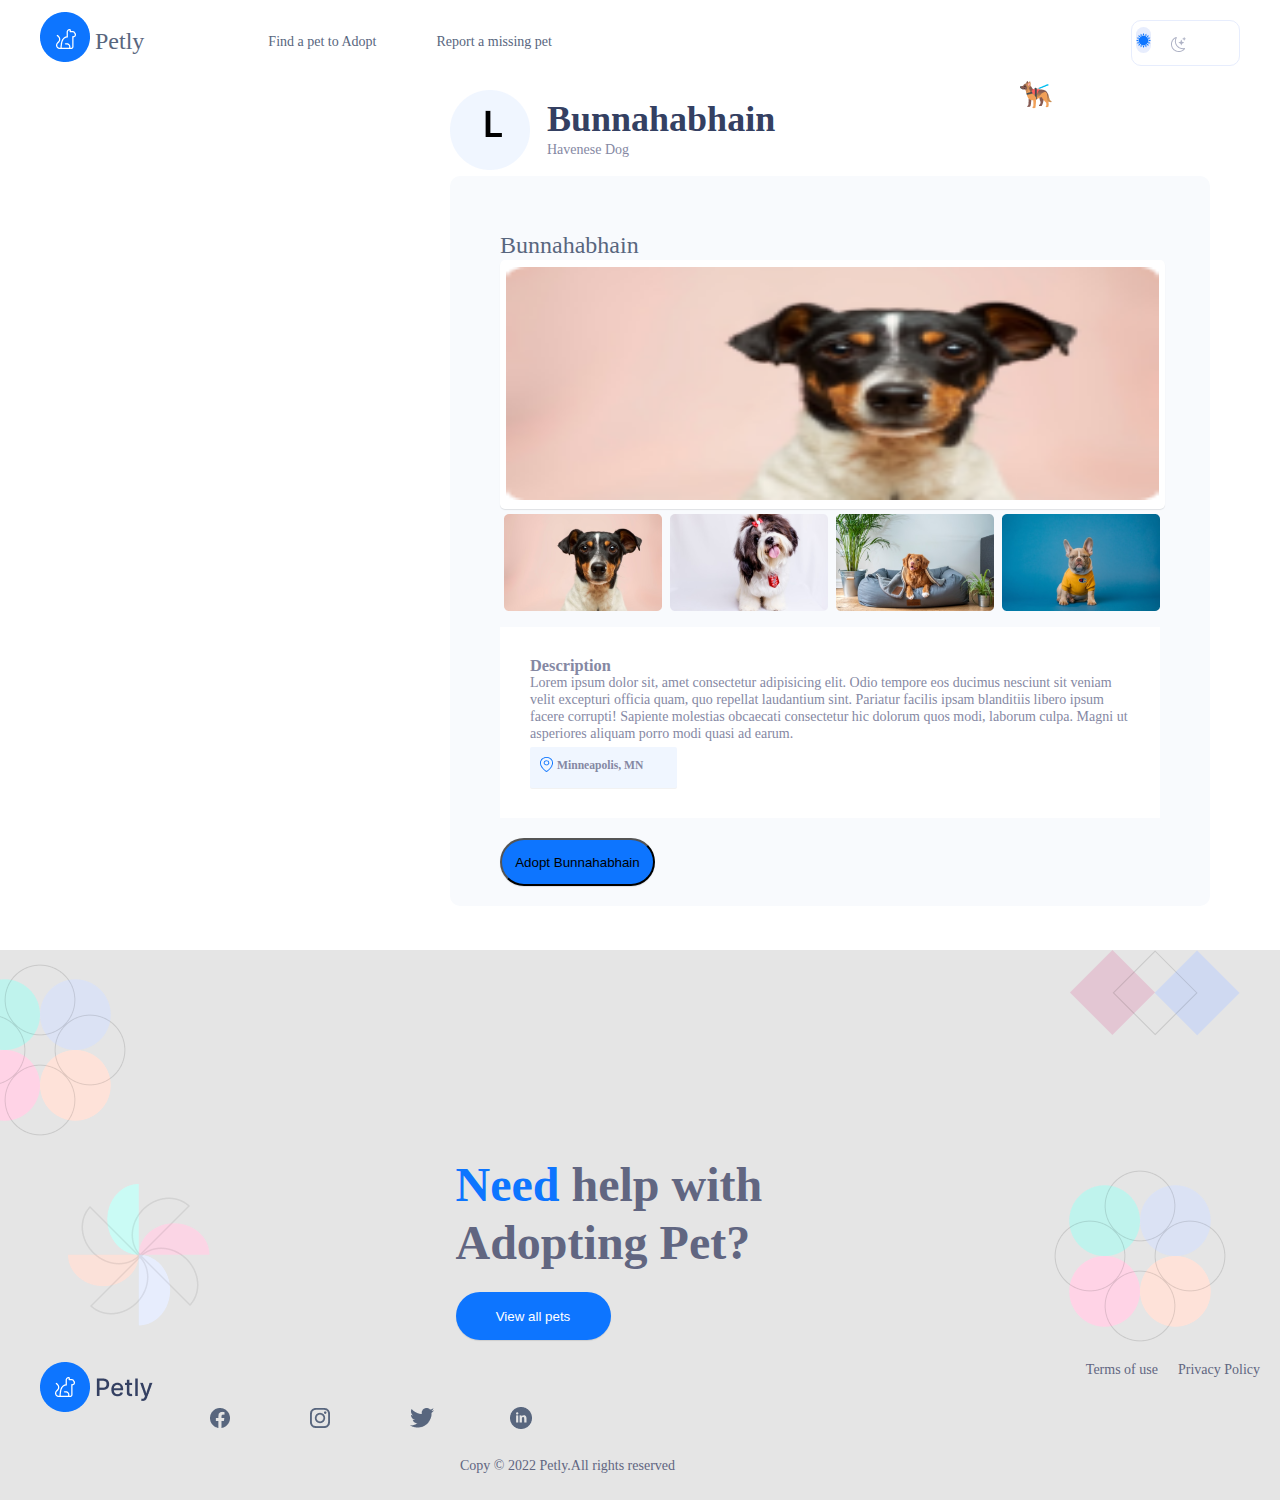
==== buna.html @ 90e7303e "first commit" ====
<!DOCTYPE html>
<html lang="en">
<head>
    <meta charset="UTF-8">
    <meta http-equiv="X-UA-Compatible" content="IE=edge">
    <meta name="viewport" content="width=device-width, initial-scale=1.0">
    <link rel="stylesheet" href="source/css/app.css">
    <link rel="stylesheet" href="source/css/luna.css">
    <title>Luna</title>
</head>
<body>
    <div id="navbar">
        <!-- <div class="closeMenu">
            <i class="lar la-window-close"></i>
        </div> -->
        <div class="container">
            <!-- <div class="bar-menu">
                <i class="las la-bars"></i>
            </div> -->
            <div class="nav-content">
                <div class="nav-logo">
                    <img src="./source/amg/new-elipse.png" alt="Ellipse">  
                    <span><img src="./source/amg/cat.png" alt="cat"></span>
                    <h5>Petly</h5>
                </div>
                <ul>
                    <li><a class="find" href="#">Find a pet to Adopt</a></li>
                    <li><a class="report" href="#">Report a missing pet</a></li>
                </ul>
                <!-- btn -->
                <div class="btn">
                   <a class="day" href="#"><img src="./source/amg/star.png" alt=""></a>
                   <a class="night" href="#"><img src="./source/amg/creset1.png" alt=""></a>
                </div>
            </div>
        </div>
    </div> 


    <!-- luna -->
    <section>
        <div id="luna">
            <!-- <div class="container"> -->
                <div class="abduct-luna-container">
                    <div class="luna-logo-contaner">
                        <div class="luna-flex">

                    
                                <div class="luna-logo">
                                    <div class="luna"><img src="/source/amg/luna-logo-b.png" alt=""></div>
                                    <div class="l"><img src="/source/amg/L.png" alt=""></div>

                                </div>
                             <div class="dog"><img src="/source/amg/dog2.png" alt=""></div>
                        </div>
                        <div class="luna-logo-name">
                            <div class="luna-name"><h2>Bunnahabhain</h2></div>
                            <div class="luna-description">
                                <h5>Havenese Dog</h5>
                            </div>

                        </div>

                    </div>
                    <div class="luna-homepage-container">
                        <div class="luna-homepage-container-header">
                            <h4>Bunnahabhain Pictures</h4>
                        </div>
                        <div class="luna-image">
                            <img src="/source/amg/buna.png" alt="luna-dog">
                        </div>
                        <div class="luna-sub-image">
                            <span><img src="/source/amg/luna-sub1.png" alt="dog"></span>
                            <span><img src="/source/amg/luna-sub2.png" alt="dog"></span>
                            <span><img src="/source/amg/luna-sub3.png" alt="dog"></span>
                            <span><img src="/source/amg/luna-sub4.png" alt="dog"></span>
                        </div>
                        <div class="luna-description-container">
                            <div class="luna-description-container-header">
                                <h3>Description</h3>
                            </div>
                            <div class="luna-description-container-paragaph">
                            <p>Lorem ipsum dolor sit, amet consectetur adipisicing elit. Odio tempore eos ducimus nesciunt sit veniam velit excepturi officia quam, quo repellat laudantium sint. Pariatur facilis ipsam blanditiis libero ipsum facere corrupti! Sapiente molestias obcaecati consectetur hic dolorum quos modi, laborum culpa. Magni ut asperiores aliquam porro modi quasi ad earum.</p>   
                            </div>
                            <div class="luna-gps-container">
                                <div class="gps-icon-img"><img src="/source/amg/v-gps.png" alt=""></div>
                                <div class="luna-gps-container-text"><h5>Minneapolis, MN</h5></div>
                            </div>
                        </div>
                        <div class="luna-adopt-btn">
                            <!-- <button id="modalBtn"><a href="#">Adopt Luna</a></button> -->
                            <button id="modalBtn" type="button">Adopt Bunnahabhain</button>
                        </div>
                    </div>
                </div>
            </div>
        </div>
    </section> 

    <!-- footer -->
    <section>
        <div id="footer">
            <!-- <div> -->
                <div class="container">
                    <!-- <div class="footer-container"> -->
                        <div class="footer-first-shape-container">
                            <div class="first_shape">
                                <img src="/source/amg/circle-group1.png" alt="merged_circles">
                            </div>
                            <div class="second_shape">
                                <img src="/source/amg/diamonds.png" alt="merged_diamonds">
                            </div>
                        </div>
                        <div class="footer-down-shape">
                            <div class="first-shape">
                                <img src="/source/amg/windmill.png" alt="merged_circles">
                            </div>
                            <div class="center-container">
                                <div class="center-heading">
                                    <span>Need</span> help with <br>Adopting Pet?
                                </div>
                                <button type="submit">View all pets</button>
                            </div>
                            <div class="second-shape">
                                <img src="/source/amg/circle-group1.png" alt="merged_circles">
                            </div>
                        </div>
                        <div class="footer-last-container">
                            <div class="logo-link">
                                <a href="app.html"><img src="/source/amg/Group 337.png" alt="petly_logo"></a>
                            </div>
                            <div class="social-media-img">
                                 <ul>
                                 <li><a href="#"><img src="/source/amg/facebook-icon.png" alt=""></a></li>
                                 <li><a href="#"><img src="/source/amg/instagram-icon.png" alt=""></a></li>
                                 <li><a href="#"><img src="/source/amg/twitter-icon.png" alt=""></a></li>
                                 <li><a href="#"><img src="/source/amg/linked-in-icon.png" alt=""></a></li>
                                 </ul> 
                            </div>
                            <div class="privacy">
                                <div class="terms">Terms of use</div>
                                <div class="privacy-text">Privacy Policy</div>
                            </div>
 
                        </div>
                        <div class="copy-right">
                            <p>Copy &copy; 2022 Petly.All rights reserved</p>
                        </div>
                    <!-- </div> -->
                </div>
            <!-- </div> -->
        </div>
    </section>

    <div id="lunamodal" class="luna-modal">
        <div class="container">
            <div class="luna-modal-container" >
                    <div class="luna-header-container-text">
                        <h5>Are You sure you want to <br>adopt Bunnahabhain <span></span>?</h5>
                    </div>
                    <span class="blue-btn"><button>Adopt Bunnahabhain</button></span>
                    <span class="grey-btn"><a href="#buna.html"><button>Cancel</button></a></span>
            </div>
          
        </div>
       
    </div>
    <script src="/source/js/luna.js"></script>
    
</body>
</html>
---- source/css/app.css ----
@import url('./nav.css');
@import url('./abduct.css');
@import url('./card.css');
@import url('./footer.css');
@import url('./card2.css');
@import url('./abduct1.css');

*{
    margin: 0;
    padding: 0;
    box-sizing: border-box;

}

html,
body {
    font-family: Inter;
    font-weight: 500;
    font-style: normal;
    font-size: 24px;
    scroll-behavior: smooth;
    border-radius: 5px;
    overflow-x: hidden;
    overflow-y: scroll;
}


.container {
    max-width: 1200px;
    margin: 0 auto;
}
---- source/css/luna.css ----
#luna{
    /* background: #ff0000; */
    height: 950px;
    margin-left: 450px;
   
}

.luna-homepage-container{
    background: #F8FAFD;
    border-radius: 10px;
    width: 760px; 
    height: 730px;
    padding: 50px;
    
}

.luna-logo{
    position: relative;

}
.l{
     position: absolute;
     top:20px;
     left:35px;
    
}
.luna-flex{
    position: relative;

}
.luna-name h2{
    
    width: 85px;
    height: 44px;


    font-family: Inter;
    font-style: normal;
    font-weight: 600;
    font-size: 36px;
    line-height: 44px;



    color: #344062;

}
.luna-description h5{
    
    width: 98px;
    height: 17px;
    font-family: Inter;
    font-style: normal;
    font-weight: 500;
    font-size: 14px;
    line-height: 17px;
    color: #8588A3;

}

.luna-homepage-container-header h4{
    
    width: 157px;
    height: 39px;


    font-family: Inter;
    font-style: normal;
    font-weight: 500;
    font-size: 24px;
    line-height: 163.5%;



    color: #58667E;

}
.luna-image{
    position: relative;
    top:-5px;
    height: 249px;
    width: 665px;
    background: #FFFFFF;
    box-shadow: 0px 1px 1px rgba(0, 0, 0, 0.1);
    border-radius: 5px;
}
.luna-image img{
   position: relative;
   top:7px;
   left:6px;
    width: 653px;
    height: 233px;



    /* background: url(.jpg), #C4C4C4; */
    border-radius: 5px;
}

.luna-sub-image {
    display: flex;
    /* padding-left:10px; */
    
}
.luna-sub-image img{
    margin: 0 4px;
    width: 158px;
}
.dog{
  position: absolute;  
  left:570px;
  top: -9px;
}
.abduct-luna-container{
    padding-top: 90px;
}
.luna-logo-contaner{
    display: flex;
}
.luna-logo-name{
    margin-left:17px ;
    margin-top: 7px;
}

.luna-name h2 {
    width: 45px;
    font-family: Inter;
    font-style: normal;
    font-weight: 600;
    font-size: 36px;
    line-height: 44px;
    color: #344062;
}

.luna-description-container{
    background: white;
    padding: 30px;
    margin-top: 10px;
    font-family: Inter;
    font-style: normal;
    font-weight: 500;
    font-size: 14px;
    line-height: 17px;
    color: #8588A3;
}

.luna-gps-container{
    display: flex;
    width: 147px;
    height: 41px;
    padding: 10px;
    margin-top: 5px;
    background: #F0F6FF;
    box-shadow: 0px 1px 0px rgba(0, 0, 0, 0.05);
    border-radius: 2px;
}
.gps-icon-img{
    margin-right: 4px;
}
.luna-adopt-btn button{
    width: 155px;
    height: 48px;
    margin-top: 20px;
    margin-left: -0px;
    
    background: #0D75FF;
    box-shadow: 0px 1px 1px rgba(0, 0, 0, 0.1);
    border-radius: 30px;
    outline: none;
}
.luna-adopt-btn button a{
    color: white;
    text-decoration: none;
    background: #0D75;
}

.luna-modal{
    display: none;
    position:fixed;
    z-index:1;
    width:100%;
    top:0;
    height:100%;
    overflow:auto;
    background:rgba(0,0,0,0.1);  
}
.luna-modal-container{
    position: absolute;
    width: 471px;
    height: 319px;
    left: 539px;
    top: 216px;
     z-index: 66;
    background: #FFFFFF;
    box-shadow: 0px 4px 4px rgba(0, 0, 0, 0.1);
    border-radius: 5px;
    animation-name:modalopen;
    animation-duration:2s;
}

.luna-modal-container{
    padding: 100px;
}
.luna-header-container-text h5{
    
    width: 286px;
    height: 58px;
 
    font-family: Inter;
    font-style: normal;
    font-weight: 500;
    font-size: 24px;
    line-height: 29px;
    text-align: center;

    color: #344062;
}
.luna-header-container-text span{
  color: #F15827;
}
.blue-btn  button{
    position: absolute;
    width: 124px;
    height: 46px;
     left: 100px;
    top: 150px;

    background: #0D75FF;
    border-radius: 5px;
    }
    
.grey-btn a button{
    position: absolute;
    width: 124px;
    height: 46px;
    left: 240px;

    top: 150px;
    color: #58667E;
    background: #F3F5FB;
    border-radius: 5px;
    }
    .grey-btn a button :hover{
        cursor: pointer;
    }
    @keyframes modalopen{
        from{opacity:0}
        to{opacity:1.2}
    }
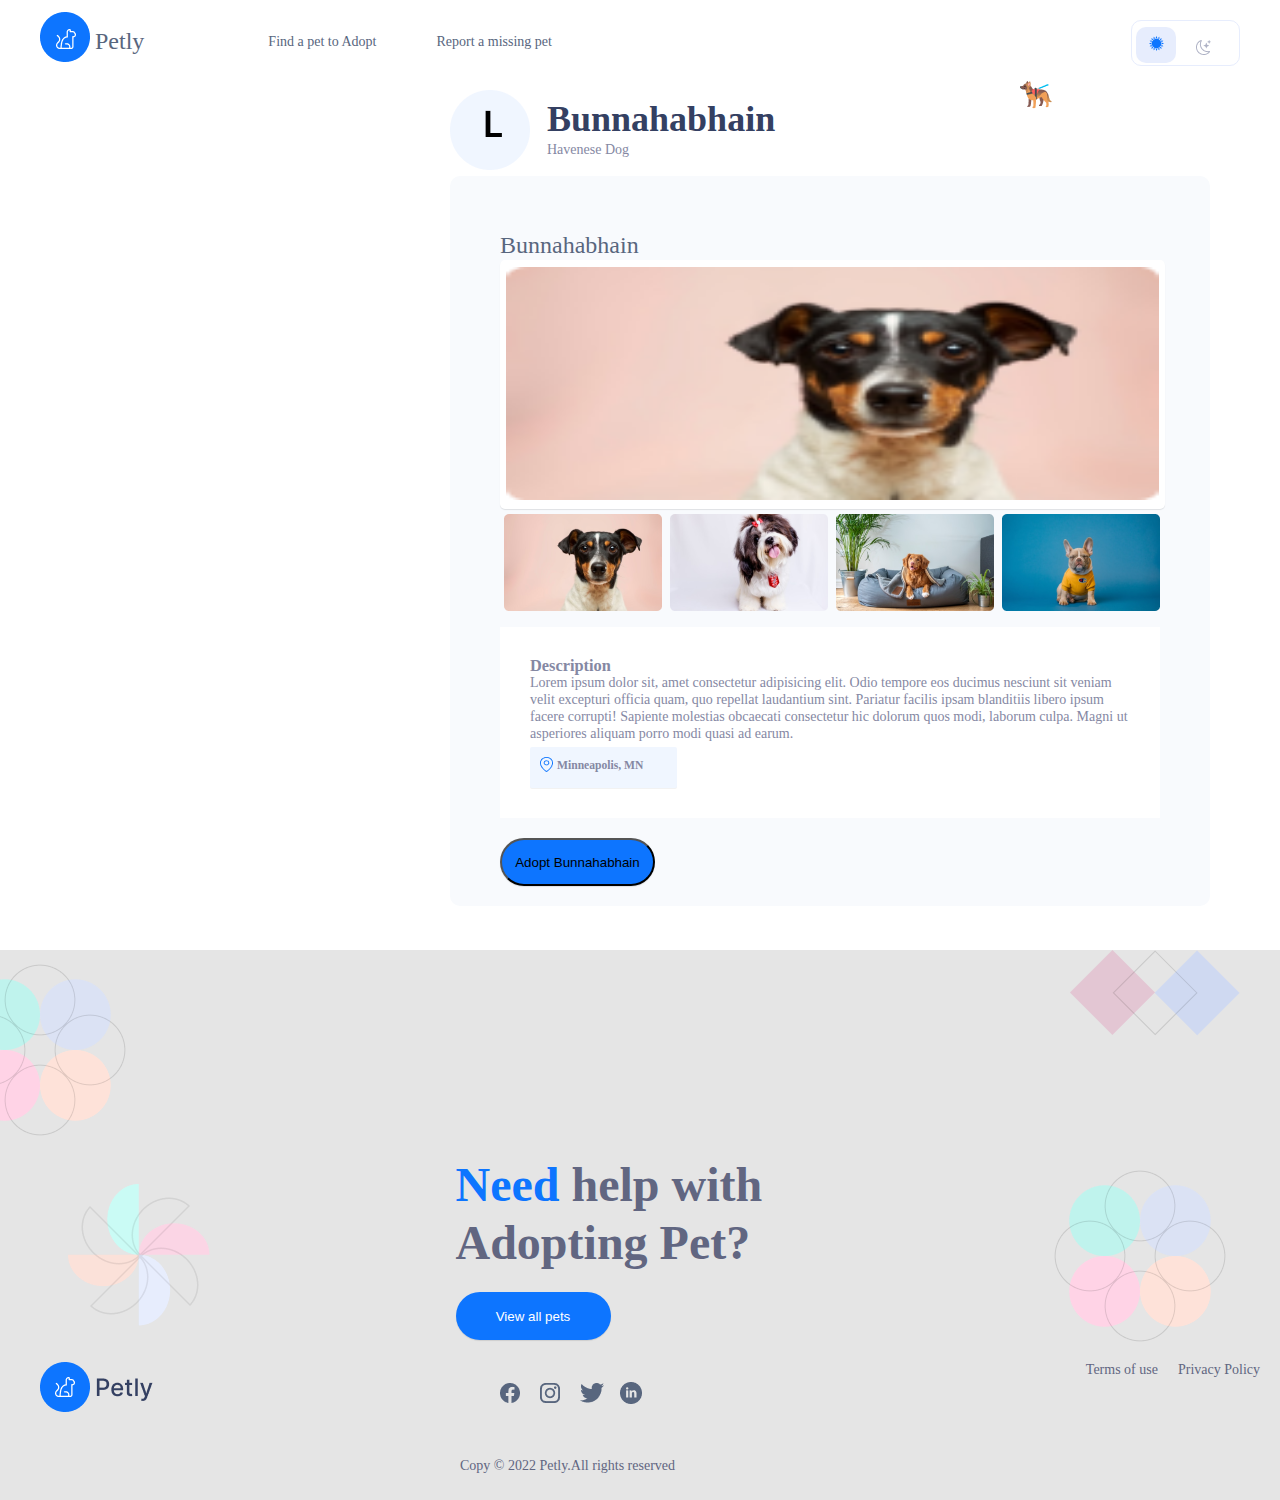
==== commit 4e49c514: "first commit" ====
--- a/buna.html
+++ b/buna.html
@@ -10,13 +10,13 @@
 </head>
 <body>
     <div id="navbar">
-        <!-- <div class="closeMenu">
+        <div  id="closeMenu" class="closeMenu">
             <i class="lar la-window-close"></i>
-        </div> -->
+        </div>
         <div class="container">
-            <!-- <div class="bar-menu">
+            <div id="bar-menu" class="bar-menu">
                 <i class="las la-bars"></i>
-            </div> -->
+            </div>
             <div class="nav-content">
                 <div class="nav-logo">
                     <img src="./source/amg/new-elipse.png" alt="Ellipse">  
@@ -28,14 +28,15 @@
                     <li><a class="report" href="#">Report a missing pet</a></li>
                 </ul>
                 <!-- btn -->
-                <div class="btn">
-                   <a class="day" href="#"><img src="./source/amg/star.png" alt=""></a>
-                   <a class="night" href="#"><img src="./source/amg/creset1.png" alt=""></a>
+                <div id="bgsmartPhone" class="bgsmartPhone">
+                    <div class="btn">
+                        <button class="day"><img src="./source/amg/star.png" alt=""></button>
+                        <button class="night"><img src="./source/amg/creset1.png" alt=""></button>
+                    </div>
                 </div>
             </div>
         </div>
-    </div> 
-
+    </div>
 
     <!-- luna -->
     <section>
@@ -100,56 +101,52 @@
     <!-- footer -->
     <section>
         <div id="footer">
-            <!-- <div> -->
-                <div class="container">
-                    <!-- <div class="footer-container"> -->
-                        <div class="footer-first-shape-container">
-                            <div class="first_shape">
-                                <img src="/source/amg/circle-group1.png" alt="merged_circles">
+            <div class="container">
+               <div class="footer-content">
+                    <div class="footer-first-shape-container">
+                        <div class="first_shape">
+                            <img src="/source/amg/circle-group1.png" alt="merged_circles">
+                        </div>
+                        <div class="second_shape">
+                            <img src="/source/amg/diamonds.png" alt="merged_diamonds">
+                        </div>
+                    </div>
+                    <div class="footer-down-shape">
+                        <div class="first-shape">
+                            <img src="/source/amg/windmill.png" alt="merged_circles">
+                        </div>
+                        <div class="center-container">
+                            <div class="center-heading">
+                                <span>Need</span> help with <br>Adopting Pet?
                             </div>
-                            <div class="second_shape">
-                                <img src="/source/amg/diamonds.png" alt="merged_diamonds">
-                            </div>
+                            <button type="submit">View all pets</button>
                         </div>
-                        <div class="footer-down-shape">
-                            <div class="first-shape">
-                                <img src="/source/amg/windmill.png" alt="merged_circles">
-                            </div>
-                            <div class="center-container">
-                                <div class="center-heading">
-                                    <span>Need</span> help with <br>Adopting Pet?
-                                </div>
-                                <button type="submit">View all pets</button>
-                            </div>
-                            <div class="second-shape">
-                                <img src="/source/amg/circle-group1.png" alt="merged_circles">
-                            </div>
+                        <div class="second-shape">
+                            <img src="/source/amg/circle-group1.png" alt="merged_circles">
                         </div>
-                        <div class="footer-last-container">
-                            <div class="logo-link">
-                                <a href="app.html"><img src="/source/amg/Group 337.png" alt="petly_logo"></a>
-                            </div>
-                            <div class="social-media-img">
-                                 <ul>
-                                 <li><a href="#"><img src="/source/amg/facebook-icon.png" alt=""></a></li>
-                                 <li><a href="#"><img src="/source/amg/instagram-icon.png" alt=""></a></li>
-                                 <li><a href="#"><img src="/source/amg/twitter-icon.png" alt=""></a></li>
-                                 <li><a href="#"><img src="/source/amg/linked-in-icon.png" alt=""></a></li>
-                                 </ul> 
-                            </div>
-                            <div class="privacy">
-                                <div class="terms">Terms of use</div>
-                                <div class="privacy-text">Privacy Policy</div>
-                            </div>
- 
+                    </div>
+                    <div class="footer-last-container">
+                        <div class="logo-link">
+                            <a href="index.html"><img src="/source/amg/Group 337.png" alt="petly_logo"></a>
                         </div>
-                        <div class="copy-right">
-                            <p>Copy &copy; 2022 Petly.All rights reserved</p>
+                        <div class="social-media-img">
+                            <li><a href="#"><img src="/source/amg/facebook-icon.png" alt=""></a></li>
+                            <li><a href="#"><img src="/source/amg/instagram-icon.png" alt=""></a></li>
+                            <li><a href="#"><img src="/source/amg/twitter-icon.png" alt=""></a></li>
+                            <li><a href="#"><img src="/source/amg/linked-in-icon.png" alt=""></a></li>
                         </div>
-                    <!-- </div> -->
+                        <div class="privacy">
+                            <div class="terms">Terms of use</div>
+                            <div class="privacy-text">Privacy Policy</div>
+                        </div>
+
+                    </div>
+                    <div class="copy-right">
+                        <p>Copy &copy; 2022 Petly.All rights reserved</p>
+                    </div>
                 </div>
-            <!-- </div> -->
-        </div>
+            </div>
+       </div> 
     </section>
 
     <div id="lunamodal" class="luna-modal">
@@ -165,6 +162,7 @@
         </div>
        
     </div>
+    <script src="/source/js/app.js"></script>
     <script src="/source/js/luna.js"></script>
     
 </body>
--- a/source/css/luna.css
+++ b/source/css/luna.css
@@ -1,3 +1,4 @@
+
 #luna{
     /* background: #ff0000; */
     height: 950px;
@@ -190,6 +191,7 @@
     height: 319px;
     left: 539px;
     top: 216px;
+    padding: 100px;
      z-index: 66;
     background: #FFFFFF;
     box-shadow: 0px 4px 4px rgba(0, 0, 0, 0.1);
@@ -198,9 +200,7 @@
     animation-duration:2s;
 }
 
-.luna-modal-container{
-    padding: 100px;
-}
+
 .luna-header-container-text h5{
     
     width: 286px;
@@ -246,4 +246,328 @@
     @keyframes modalopen{
         from{opacity:0}
         to{opacity:1.2}
-    }+    }
+    @media screen  and (max-width:768px){
+        #navbar {
+            overflow-x: hidden;
+            
+          }
+          .nav-content {
+            margin: 0 25px;
+          }
+          ul {
+            width: 700px;
+          }
+          li {
+            width: 800px;
+          }
+          .find {
+            margin-left: 40px;
+          }
+          .report {
+            position: relative;
+            left: -140px;
+          }
+        
+          .btn {
+            position: absolute;
+            left: 638px;
+          }
+          #luna{
+            /* background: #ff0000; */
+            height: 950px;
+            margin-left: 10px;
+           
+        }
+        #footer {
+            width: 100%;
+            height: 850px;
+            overflow-x: hidden;
+            position: relative;
+            margin-bottom: 50px;
+        }
+        
+        .footer-content {
+            margin: 0 25px;
+        }
+    
+        .first_shape{
+            position: relative;
+            left: -28px;
+        }
+    
+        .first-shape {
+            position: relative;
+            top: 90px;
+            left: -24px;
+        }
+    
+        .second-shape img{
+            position: relative;
+            right: 40px;
+            top: 80px;
+        }
+       
+        .center-heading {
+            position: relative;
+            top: 80px;
+        }
+        .logo-link {
+            position: relative;
+            top: 70px;
+        }
+    
+        .center-container button {
+            margin-top: 100px;
+        }
+    .footer-last-container{
+        margin-left: 100px;
+    }
+        .social-media-img {
+            position: relative;
+            left: -10px;
+            top: 70px;
+        }
+    
+        .copy-right {
+            position: relative;
+            left: -150px;
+            top: 40px;
+        }
+    
+        .privacy{
+            position: relative;
+            top: 100px;
+            right: 700px;
+            font-size: 10px;
+            
+        }
+        
+        .luna-modal-container{
+            position: absolute;
+            width: 471px;
+        
+            height: 319px;
+            left: 109px;
+            top: 216px;
+             z-index: 66;
+        }
+        .luna-header-container-text h5{
+            position: relative;
+            top:-5px;
+        }
+        
+    }
+    @media screen  and (max-width:500px){
+       
+        
+        
+
+        #navbar {
+            height: 80px;
+            /* width: 395px;
+            overflow-x: hidden; */
+
+        }
+        .nav-content {
+          margin: 0 15px;
+        }
+        .nav-logo img {
+            position: absolute;
+            top: 25px;
+        }
+        .nav-logo span img {
+            position: relative;
+            top: 38px;
+        }
+        .luna-homepage-container-header h4{
+            margin-left: 50px;
+        }
+    
+        .nav-logo h5 {
+            position: relative;
+            top: 10px;
+        }
+    
+        ul {
+          display: none;
+        }
+    
+        .btn {
+          position: absolute;
+          left: 50px;
+        }
+        .bgsmartPhone{
+          display: none;
+        }
+    
+        /* hamburger */
+        .bar-menu {
+            position: absolute;
+            right:34px;
+            top: 50px;
+            display: block;
+        }
+    
+        /* hamburger closeBtn */
+        .closeMenu {
+            position: absolute;
+            right: 34px;
+            top: 50px;
+            /* display: block; */
+        }
+    
+        .bgsmartPhone {
+            background: #fff;
+            height: 80px;
+            width: 890px;
+            position: absolute;
+            top: 98px;
+            left: -10px;
+            z-index: 66;
+            /* display: none; */
+
+        }
+        #luna{
+            position: absolute;
+            height: 750px;
+            /* width:895px; */
+            width: 395px;
+            /* height: 1005px; */
+            overflow-x: hidden;
+            /* overflow-y:scroll ; */
+            /* bottom: 300px; */
+        }
+        .luna-homepage-container{
+            background: #F8FAFD;
+            border-radius: 10px;
+            width: 360px; 
+            height: 1005px;
+            padding: 30px;
+            
+        }
+        .luna-name h2{
+    
+            width: 35px;
+            height: 24px;
+        
+        
+            font-family: Inter;
+            font-style: normal;
+            font-weight: 200;
+            font-size: 16px;
+            line-height: 24px;
+        
+        
+        
+            
+        
+        }
+        .luna-image{
+    
+        padding-left: -30px;
+        height: 149px; 
+        width: 310px;
+        /* margin-left: 90px; */
+        /* background: none; */
+        /* border: none; */
+         
+        
+    
+        }
+        .luna-image img{
+            position: relative;
+            top:7px;
+            left:20px;
+             width: 273px;
+             height: 133px;
+         
+         
+         
+             /* background: url(.jpg), #C4C4C4; */
+             border-radius: 5px;
+         }
+        .luna-sub-image{
+            display: block;
+            margin-left: 80px;
+        }
+        
+        .luna-description-container{
+            padding-left: 40px;
+            height: 320px;
+
+        }
+        /* .luna-description-container-paragraph {
+            font-size: 8px;
+        } */
+        .luna-description-container-header {
+            margin-left: 80px;
+
+        }
+        .luna-adopt-btn button{
+
+            position:relative;
+            bottom:68px;
+            left:40px;
+            color:white;
+            height:38px;
+
+        }
+        #footer {
+            width: 395px;
+            position: absolute;
+            top: 740px;
+            height: 850px;    
+            /* bottom:0; */
+            overflow-x: hidden;
+            /* overflow-y:scroll ; */
+        }
+        .center-heading{
+            position: relative;
+            left: -130px;
+            font-size: 34px;
+        }
+        .center-container button{
+            position: relative;
+            left:-140px;
+            height: 40px;
+            width: 120px;
+        }
+        .footer-last-container{
+            display: block;
+        }
+        .privacy{
+            position: relative;
+            left: -10px;
+        }
+        .copy-right{
+            position: relative;
+            left:-350px;
+            top:100px;
+        }
+        
+        .luna-modal-container{
+            position: absolute;
+            width: 350px;
+            padding-top: 70px;
+            padding-left: 30px;
+            height: 219px;
+            left: 13px;
+            top: 216px;
+             z-index: 66;
+        }
+        .blue-btn button{
+            position: relative;
+            left:20px;
+            top: 20px;
+            color: white;
+        }
+        .grey-btn a button{
+            position: relative;
+            left:155px;
+            top: -24px;  
+        }
+
+             
+      }
+    